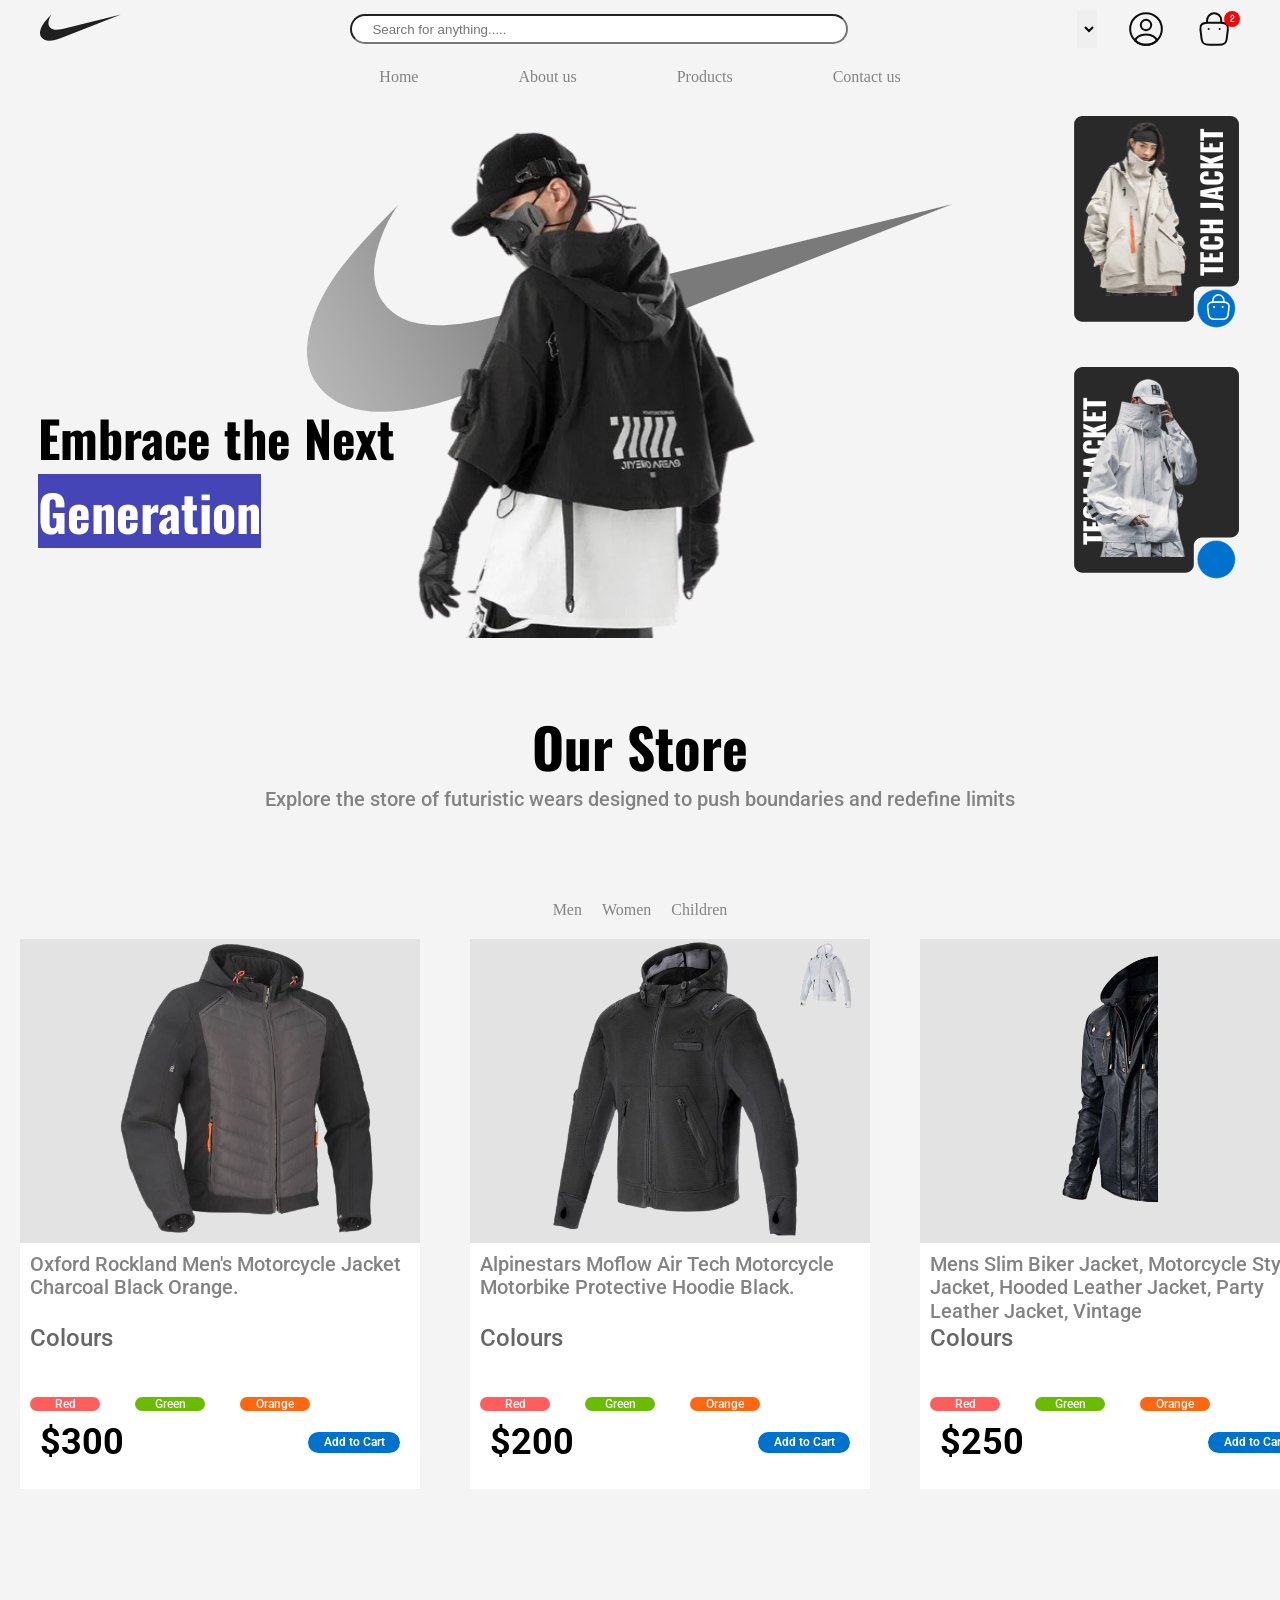
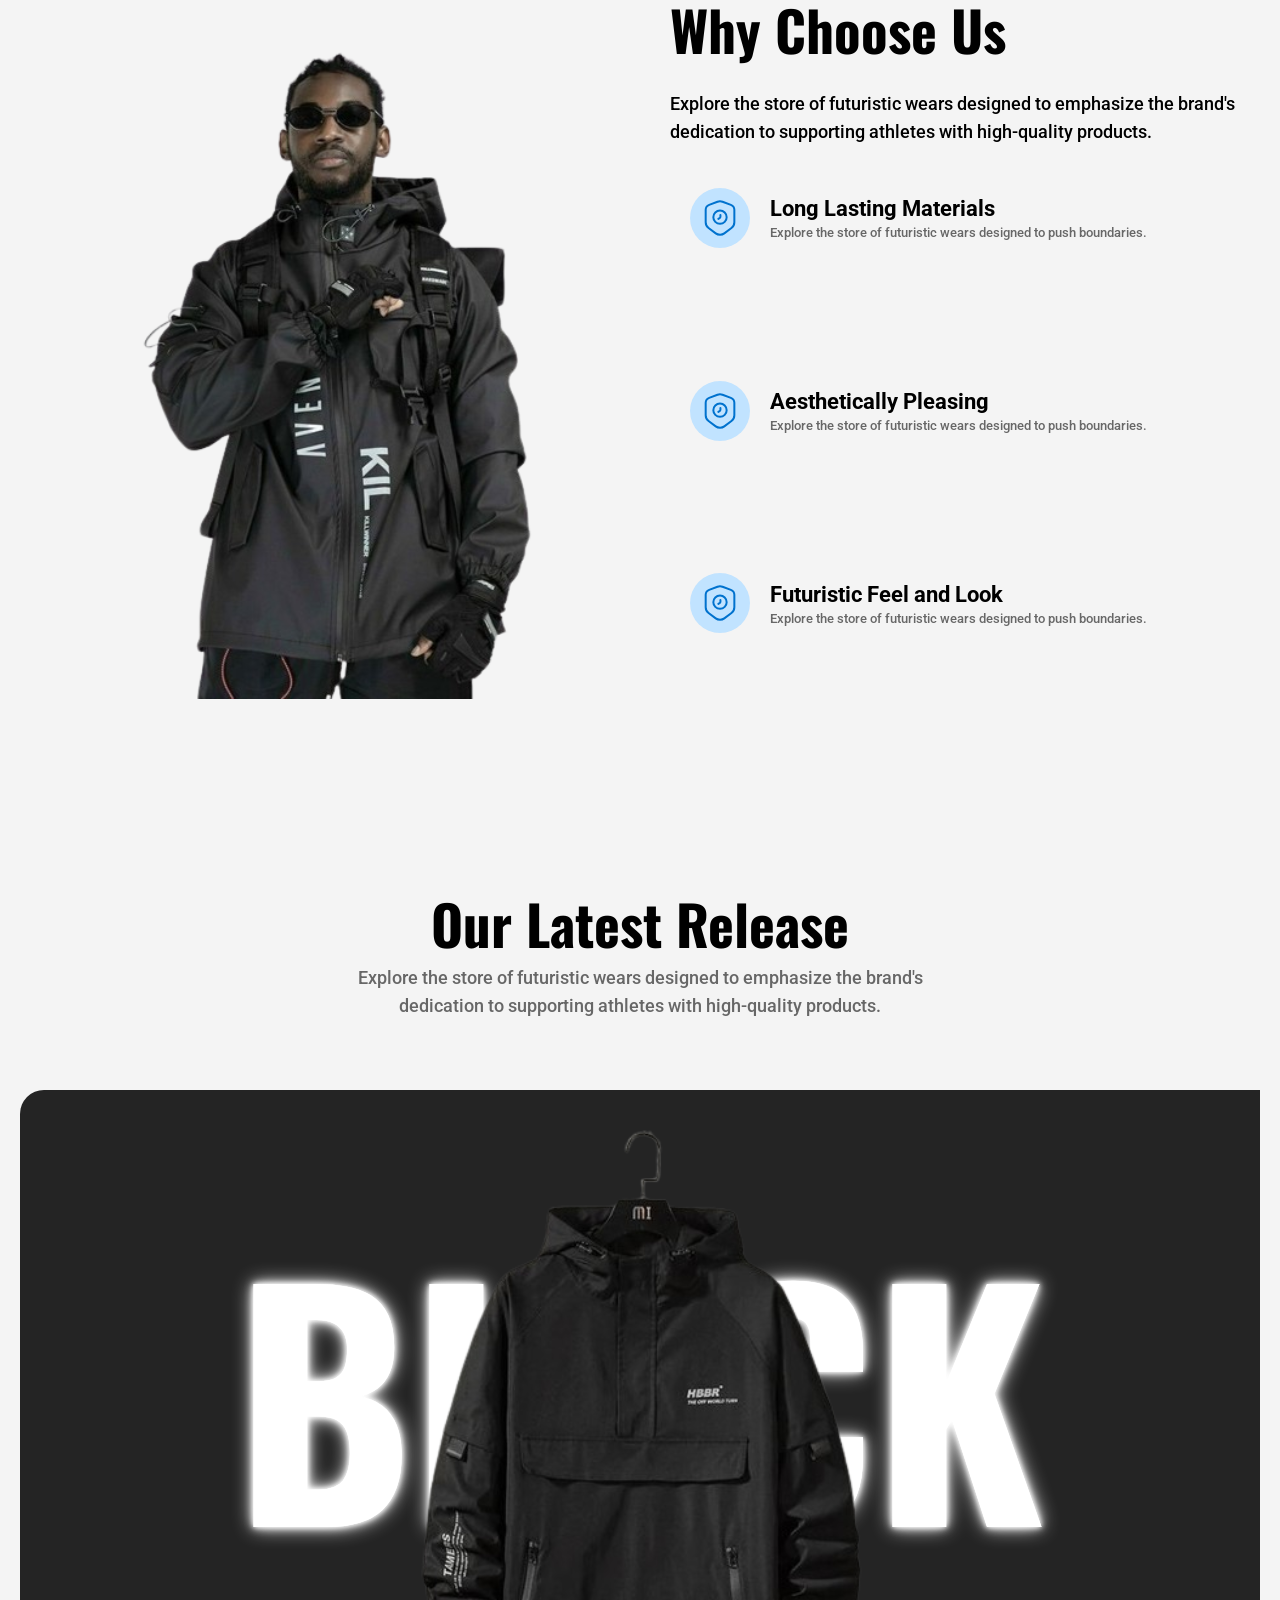
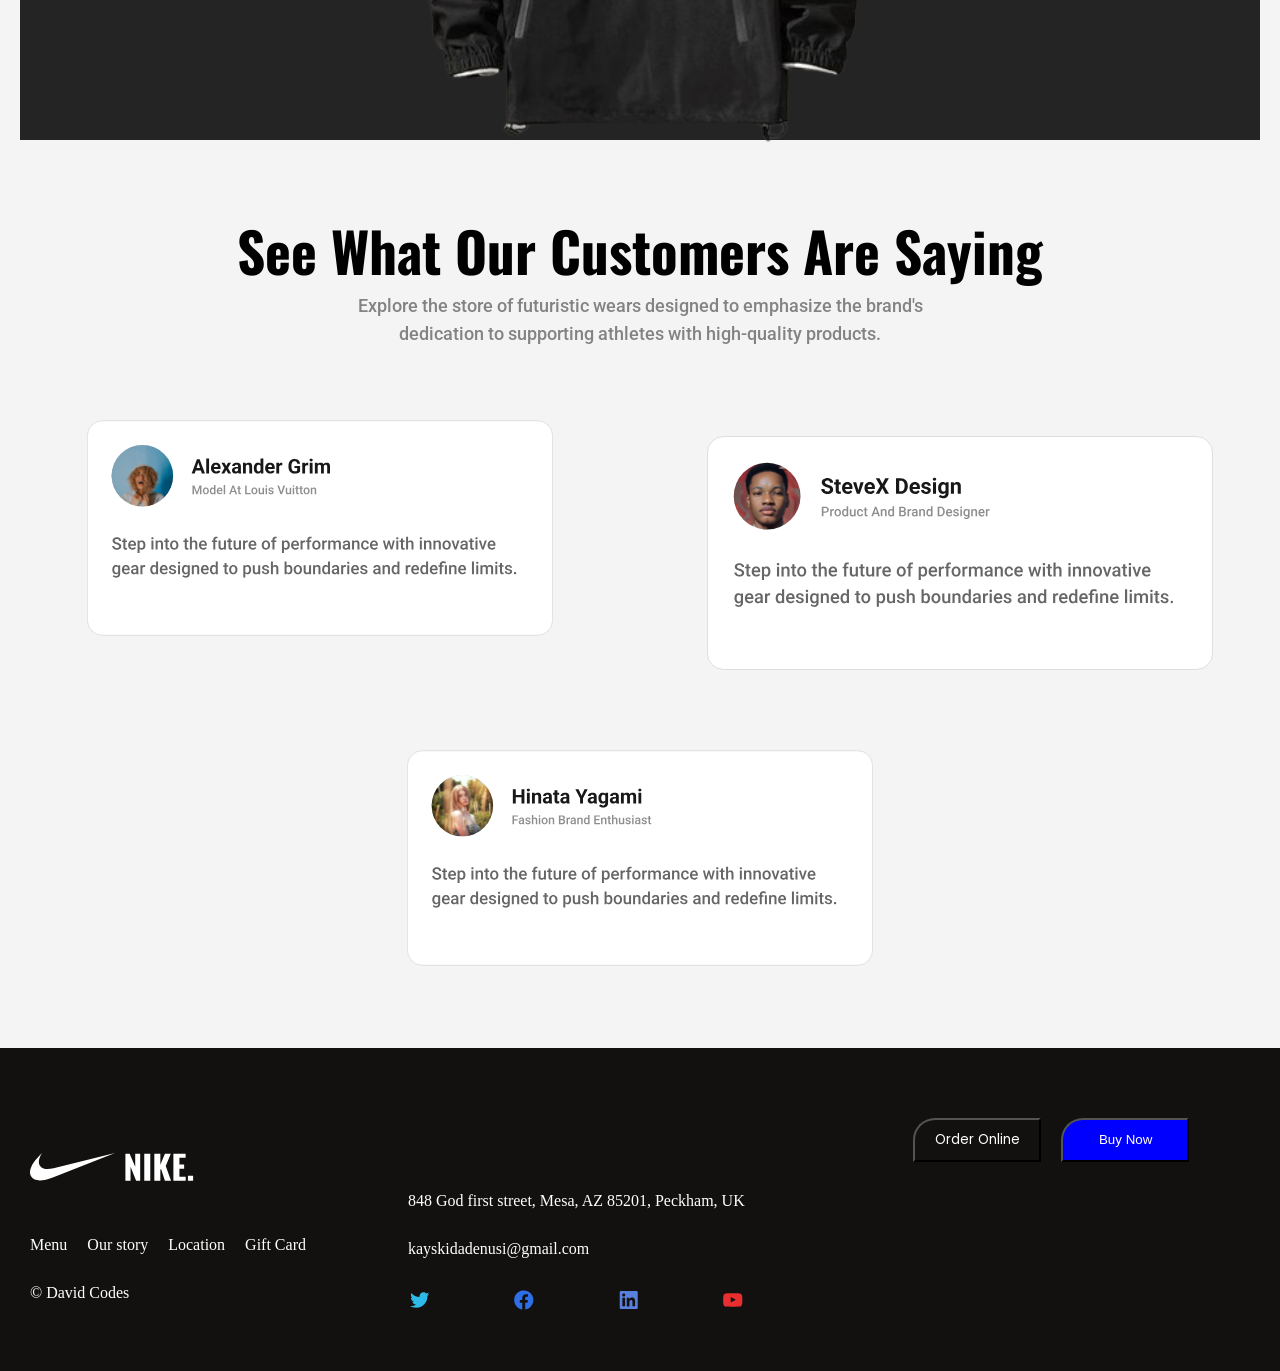
==== index.html @ ab58d9fc "first deploy" ====
<!DOCTYPE html>
<html lang="en">
<head>
    <meta charset="UTF-8">
    <meta name="viewport" content="width=device-width, initial-scale=1.0">

    <title>Nike E-commerce Website</title>

    <!-- my links import -->

    <link rel="stylesheet" href="style.css">
    <link rel="preconnect" href="https://fonts.googleapis.com">
<link rel="preconnect" href="https://fonts.gstatic.com" crossorigin>
<link href="https://fonts.googleapis.com/css2?family=Inter:ital,opsz,wght@0,14..32,100..900;1,14..32,100..900&family=Montserrat:ital,wght@0,100..900;1,100..900&family=Oswald:wght@200..700&family=Poppins:ital,wght@0,100;0,200;0,300;0,400;0,500;0,600;0,700;0,800;0,900;1,100;1,200;1,300;1,400;1,500;1,600;1,700;1,800;1,900&family=Roboto:ital,wght@0,100;0,300;0,400;0,500;0,700;0,900;1,100;1,300;1,400;1,500;1,700;1,900&display=swap" rel="stylesheet">
<link rel="preconnect" href="https://fonts.googleapis.com">
<link rel="preconnect" href="https://fonts.gstatic.com" crossorigin>
<link href="https://fonts.googleapis.com/css2?family=Merriweather:ital,wght@0,300;0,400;0,700;0,900;1,300;1,400;1,700;1,900&display=swap" rel="stylesheet">

</head>
<body>
        <nav>
                <div class="nav-items1">
                    <img src="./asset/icons/Vector.svg" alt="" srcset="">
                </div>
                <div class="nav-items2">
                    <input type="search" name="Search" id="" placeholder="Search for anything.....">
                </div>
                <div class="nav-items3">
                    <select name="" id=""></select>



                    <img src="./asset/icons/profile-circle.svg" alt="">

                    <img src="./asset/icons/Add to Cart.svg" alt="">
                </div>



        </nav>

        <div class="links">
            <a href="">Home</a>
            <a href="">About us</a>
            <a href="">Products</a>
            <a href="">Contact us</a>
        </div>


        <div class="hero-section box">

            <div class="heroText">

                <p>
                    Embrace the Next  <span>Generation </span>
                </p>

            </div>


            <img id = "image1" src="./asset/images/Vector.svg" alt="">
                

                <div class="heroImage1">
                    <img id="image2" src="./asset/images/image30.svg" alt="">

                    
                </div>

                <div class="column-images">
                <div class="heroImage2">
                        <div class="image1">
                            <img class="image" src="./asset/images/image 31.svg" alt="" srcset="">
                            <img id="cart" src="./asset/icons/bag-2.svg" alt="">
                            <p>TECH JACKET</p>


                        </div>

                        <div class="image2">
                            <p>TECH JACKET</p>
                            <img class="image" id="images" src="./asset/images/image32.svg" alt="" srcset="">
                            


                        

                    </div>

                </div>
            </div>

        </div>

        

        <section class="section">
                <div class="sectText box">
                        <h3>Our Store</h3>

<p>Explore the store of futuristic wears designed to push boundaries and redefine limits </p>
                </div>

<div class="genderText box">
    <a href="">Men</a>
    <a href="">Women</a>
    <a href="">Children</a>

</div>

        </section>

 <section class="showcaseJacket box">

    <div class="jacket">
        <div class="imageJacket">
            <img src="./asset/images/Rectangle 63.svg" alt="">
        </div>

        <div class="imageJacketText">
            <p>Oxford Rockland Men's Motorcycle Jacket Charcoal Black Orange.</p>

            

        </div>

        <div class="colours">
            <p>Colours</p>

            <div class="colorDesign">
                <p>Red</p>
                <p>Green</p>
                <p>Orange</p>
            </div>
        </div>


        <div class="price">
            <p>$300</p>
            <p>Add to Cart</p>
        </div>
    </div>


    <div class="jacket">
        <div class="imageJacket">
            <img src="./asset/images/Rectangle 60.svg" alt="">
        </div>

        <div class="imageJacketText">
            <p>Alpinestars Moflow Air Tech Motorcycle Motorbike Protective Hoodie Black.</p>

            

        </div>

        <div class="colours">
            <p>Colours</p>

            <div class="colorDesign">
                <p>Red</p>
                <p>Green</p>
                <p>Orange</p>
            </div>
        </div>

        <div class="price">
            <p>$200</p>
            <p>Add to Cart</p>
        </div>


    </div>



    <div class="jacket none">
        <div class="imageJacket">
            <img src="./asset/images/Rectangle 61.svg" alt="">
        </div>

        <div class="imageJacketText">
            <p>Mens Slim Biker Jacket, Motorcycle Style Jacket, Hooded Leather Jacket, Party Leather Jacket, Vintage</p>

            

        </div>

        <div class="colours">
            <p>Colours</p>

            <div class="colorDesign">
                <p>Red</p>
                <p>Green</p>
                <p>Orange</p>
            </div>
        </div>


        <div class="price">
            <p>$250</p>
            <p>Add to Cart</p>
        </div>
    </div>
    
        


 </section>


 <section class="eazi box">

    <div class="eazi-image box">
        <img src="./asset/images/mrEazi.svg" alt="">
    </div>

    <div class="eaziTextIconDiv">
    <div class="eazi-text">
        <h3>Why Choose Us</h3>
        <p>Explore the store of futuristic wears designed to emphasize the brand's dedication to supporting athletes with high-quality products. </p>

        <div class="eaziIcon box">
            <img src="./asset/icons/eaziIcon.svg" alt="">


            
            <div class="eaziIconText">
            <h3>Long Lasting Materials</h3>

            <p>Explore the store of futuristic wears designed to push boundaries.</p>

        </div>
        


        </div>


        <div class="eaziIcon box">
            <img src="./asset/icons/eaziIcon.svg" alt="">


            
            <div class="eaziIconText">

            <h3>Aesthetically Pleasing</h3>

            <p>Explore the store of futuristic wears designed to push boundaries.</p>
                </div>
</div>

<div class="eaziIcon box">
            <img src="./asset/icons/eaziIcon.svg" alt="">


            
            <div class="eaziIconText">
            <h3>Futuristic Feel and Look</h3>

            <p>Explore the store of futuristic wears designed to push boundaries.</p>
            </div>
</div>


    </div>

    
 </section>


 <section class="fashion box">

    <div class="fashionText box">
        <h3>Our Latest Release</h3>
        <p>Explore the store of futuristic wears designed to emphasize the brand's dedication to supporting athletes with high-quality products. </p>
    </div>


    <div class="fashionImage">
 <h3>BLACK</h3>

 <img src="./asset/images/blackJacket.svg" alt="">




 <div class="fashionText2 left-slide">
    <p>$900</p>
    <p>Fashion </p> 
    <p>CyberPunk Jacket</p>


</div>

</div>
    







 </section>



 <section class="review">
<h3>See What Our Customers Are Saying</h3>
<p>Explore the store of futuristic wears designed to emphasize the brand's dedication to supporting athletes with high-quality products. </p>


<div class="reviewImages">
   

    <img src="./asset/images/review2.svg" class="box"  alt="">

    <img src="./asset/images/review1.svg" class="left-slide" alt="">
 

</div>

<img src="./asset/images/review3.svg" class="box" alt="">
 </section>


<footer>

    <div class="footer1">
        <img class="left-slide" src="./asset/images/logoFooter.svg" alt="" srcset="">

        <div class="footerLinks left-slide">
            <a href="">Menu</a><a href="">Our story</a><a href="">Location</a><a href="">Gift Card</a>
    </div>

    <p class="left-slide">&copy; David Codes</p>


    </div>
    

      
    <div class="footer2">
        
        <div class="btn_footer left-slide">
            <button>
                Order Online
            </button>

            <button>Buy Now</button>
        </div>

        <p class="right-slide">848 God first street, Mesa, AZ 85201, Peckham, UK</p>

        <p class="right-slide">kayskidadenusi@gmail.com</p>

        <div class="socialMedia right-slide">
            <img src="./asset/icons/Logo twitter 4.svg" alt="">

            <img src="./asset/icons/Logo facebook 4.svg" alt="">


            <img src="./asset/icons/Logo linkedin 4.svg" alt="">


            <img src="./asset/icons/Logo youtube 4.svg" alt="">
        </div>

        </div>



    
</footer>



 <script src="./app.js"> </script>
</body>
</html>
---- style.css ----
*{
    margin: 0px;
    padding: 0px;
    box-sizing: border-box;
  


}

body{
    overflow-x: hidden;
    background: #F4F4F4;
}
nav{
    display: flex;
    justify-content: space-between;
    align-items: center;
    width: 100%;
    padding: 10px 40px;
}

.nav-items2 input{
    width: 497.18px;
    height: 30px;
    border-radius: 20px;
    padding: 10px 20px;
}

.nav-items3{
    display: flex;
    gap: 30px;
}

.nav-items3 select{
    border: none;
}

.links{
    display: flex;
    justify-content: center;
    gap: 100px;
    margin-top: 10px;
}

.links a{
    text-decoration: none;
    color:#838383;
    
}

.hero-section{
    position: relative;
    width: 100%;
    height: 550px;
    display: flex;
    /* background-color: red; */
}

#image1{
    position: absolute;
    width: 645px;
    height: 272px;
    top: 86px;
    left: 307px;
    gap: 0px;
    opacity: 0px;
        

}

#cart{
    position: relative;
    right: -119px;
    bottom: 8px;
    width: 50px;
    height: 30px;
    color: white;

}

#image2{
    position: absolute;
    width: 542px;
    height: 542px;
    top: 10px;
    left: 289px;
}

.heroText{
    position: absolute;
    width: 432px;
    height: 163px;
    bottom: 73px;
    left: 18px;
    gap: 0px;
    opacity: 0px;

}

.heroText p{
    font-family: Oswald;
    font-size: 50px;
    font-weight: 700;
    line-height: 74.1px;
    text-align: left;
    font-family: Oswald;
    margin-left: 20px;

        span{
            background: rgb(69, 69, 183);
            color: white;
        }



}


.column-images{
    display: flex;
    flex-direction: column;
    /* border: 3px solid red; */
    position: relative;
    top: 2%;
    left: 85%;
}

.heroImage2 .image{
    width: 120px;
}

#images{
    width: 180px;
    position: relative;
    left:-20px;
    top: 10px;
}
.image1{
    background: url(./asset/images/Slide.svg);
    background-repeat: no-repeat;
    background-size: contain;
    width: 164.77px;
    height: 340.41px;
   

}
.image2{
    background: url(./asset/images/Slide.svg); 
    background-repeat: no-repeat;
    background-size: contain;
    width: 164.77px;
    height: 340.41px;
    margin-top: -90px;
   

}

.image1 p{
transform: rotate(-90deg); /* or -90deg for opposite direction */
transform-origin: left top; /* Adjust based on where you want the text to appear */
display: inline-block; /* Ensures that transform works correctly */
gap: 0px;
opacity: 0px;
font-family: Oswald;
font-size: 28px;
font-weight: 700; 
position: absolute;
right: -98px;
top: 160px;
color: white;
/* border: 3px solid blue; */

}
.image2 p{
transform: rotate(-90deg); /* or -90deg for opposite direction */
transform-origin: left top; /* Adjust based on where you want the text to appear */
display: inline-block; /* Ensures that transform works correctly */
gap: 0px;
opacity: 0px;
font-family: Oswald;
font-size: 28px;
font-weight: 700; 
/* margin-left: 50px; */
position: absolute;
left: -1px;
bottom: 40px;
color: white;
/* border: 3px solid blue; */

}


/* Animation  */


    .container {
        margin: 50px;
    }
    .box {
        opacity: 0; /* Initially hidden */
        transform: translateY(100px); /* Move down a bit */
        transition: opacity 1s, transform 1s; /* Smooth transition */
        margin-bottom: 50px;
        padding: 20px;
        /* background-color: #f0f0f0; */
        /* border-radius: 8px; */
    }
    .box.show {
        opacity: 1; /* Fully visible */
        transform: translateY(0); /* Move to original position */
    }

 



    
    .left-slide {
        transform: translateX(-100%); /* Start off-screen to the left */
        transition: transform 0.5s ease-out;
        opacity: 0;
    }
    
    .left-slide.slide-in {
        transform: translateX(0); /* Slide to its original position */
        opacity: 1;
    }

    /* Right slide */
    

    .right-slide {
        transform: translateX(-150%); /* Start off-screen to the right */
        transition: transform 0.9s ease-out, opacity 0.9s ease-out;
        /* opacity: 0; */
       

    }

    .right-slide.slide-in {
        transform: translateX(0); /* Slide to its original position */
        opacity: 1;
    }


    /*  */
    






.sectText{
    width: 100%;
    display: flex;
    flex-direction: column;
    align-items: center;
}

.sectText h3{
        font-family: Oswald;
    font-size: 55px;
    font-weight: 700;
    line-height: 81.51px;
  

}

.sectText p{
    font-family: Roboto;
    font-size: 20px;
    font-weight: 500;
    line-height: 23.44px;
    color: #838383;

}

.genderText{
    display: flex;
    justify-content: center;
    gap: 20px;
    margin-bottom: -20px;
   
}

.genderText a{
    color: #838383;
    text-decoration: none;
   
}

.genderText a:visited{
    border-bottom: 4px solid blue ;
}


.showcaseJacket{
    display: flex;
    justify-content: space-between;
    gap: 50px;
}

.jacket{
    width: 400px;
    height: 550px;
    border-radius: 16px 0px 0px 0px;
    opacity: 0px;
    background: #FFFFFF;
    transition:  
    transform 1s; /* Smooth transition */

}

.jacket:hover{
    transform: translateY(-20px);
    background: #dcd7d7;
}

.imageJacket{
    background-color: #e3e3e3;
    
}

.imageJacketText{
    font-family: Roboto;
    font-size: 20px;
    font-weight: 500;
    line-height: 23.44px;
    text-align: left;
    width: 427px;
    height: 46px;
    color: #838383;
    padding: 10px;
}

.colours p{
    font-family: Roboto;
font-size: 24px;
font-weight: 500;
color: #676767;
margin: 35px 20px 10px 10px


}

.colorDesign{
    display: flex;
    gap:5px
}

.colorDesign p{
    width: 70px;
    border-radius: 50px;
    text-align: center;
    font-family: Roboto;
    font-size: 12px;
    font-weight: 500;
    color: #F4F4F4;
  
    
}

.colorDesign >:nth-child(1){
    background: #FF5E5E;

}
.colorDesign >:nth-child(2){
    background:  #6ABC01;
    ;

}
.colorDesign >:nth-child(3){
    background: #FF6610;

}

.men{
    width: 54.86px;
height: 24px;

}


.price{
    display: flex;
    width: 100%;
    justify-content: space-between;
    padding: 0px 20px; 
    align-items: center;
}

.price >:nth-child(1){
    font-family: Roboto;
    font-size: 36px;
    font-weight: 700;
    line-height: 42.19px;
}
.price >:nth-child(2){
    font-family: Roboto;
    font-size: 12px;
    font-weight: 600;
    line-height: 21.09px;
    background: #0072CE;
    border-radius: 50px;
    width: 92px;
    height: 21px;
    text-align: center;
    color: white;
}

.eazi{
    display: flex;
}

.eazi-image img{
    width: 600px;
    height: 700px;
}

.eazi-text{
    /* margin-bottom: 40px; */
    /* border: 2px solid red; */
    padding: 10px;
}

.eazi-text h3{
    font-family: Oswald;
    font-size: 55px;
    font-weight: 700;
    line-height: 81.51px;
    margin-bottom: 20px;
}

.eazi-text p{
    font-family: Roboto;
    font-size: 18px;
    font-weight: 500;
    line-height: 28px;
    margin-bottom: 0px;
}
.eaziTextIconDiv{
    display: flex;
    flex-direction: column;
    /* gap: 80px; */
    /* border: 5px solid blue; */

}

.eaziIcon{
    display: flex;
    align-items: center;
    /* border: 3px solid yellow; */

}

.eaziIcon h3{
    font-family: Roboto;
font-size: 22px;
font-weight: 700;
line-height: 25.78px;
margin-bottom: -5px;

}

.eaziIconText{
    /* border: 3px solid red; */
    /* align-items: center; */
    margin: 30px 20px 20px ;
    align-items: center;
}
.eaziIconText p{
    font-family: Roboto;
    font-size: 13px;
    font-weight: 500;
    line-height: 32px;
    color: #676767;

}

.fashion{
    width: 100%;
    text-align: center;
    display: flex;
    flex-direction: column;
    /* justify-content: center; */
    align-items: center;
}


.fashionText h3 {
    font-family: Oswald;
    font-size: 55px;
    font-weight: 700;
    line-height: 81.51px;
    

}
.fashionText p {
    font-family: Roboto;
    font-size: 18px;
    font-weight: 500;
    line-height: 28px;
    width: 600px;
    height: 56px;
    color: #676767;
    text-align: center;
    /* border: 3px solid red; */
}

.fashionImage{
    background: #242424;
    width: 100%;
height: 650px;
border-radius: 24px 0px 0px 0px;
opacity: 0px;
position: relative;


}

.fashionImage h3{
    font-family: Oswald;
    font-size: 300px;
    font-weight: 700;
    line-height: 444.6px;
    color: white;
    margin-top: 80px;
    text-shadow: 0 0 0px white,   /* First layer of glow */
    0 0 5px white,   /* Second layer of glow */
    0 0 10px white,   /* Third layer of glow */
    0 0 20px white;   /* Fourth layer of glow */
}
.fashionImage img{
  position: absolute;
  top: 40px;
  left: 300px;


}

.fashionText2{
    position: absolute;
    bottom: 20px;
    left: 20px;
    color: white;
}
.fashionText2 >:nth-child(1){
    font-family: Roboto;
    font-size: 30px;
    font-weight: 700;
    line-height: 35.16px;
    padding: 10px;
    background-color: #0072CE;
    border-radius: 50px;
    width: 130px;
    text-align: center;
    
}

.fashionText2 >:nth-child(2), .fashionText2 >:nth-child(3){
    font-family: "Merriweather", serif;
    font-size: 42px;
    font-weight: 600;
    line-height: 60.19px;
    text-align: left;   
}

.review{
    width: 100%;
    display: flex;
    flex-direction: column;
    align-items: center;
}


.review h3{
    font-family: Oswald;
font-size: 55px;
font-weight: 700;
line-height: 81.51px;
text-align: left;

}
.review p{
    font-family: Roboto;
    font-size: 18px;
    font-weight: 500;
    line-height: 28px;
    color: #838383;
    width: 600px;
    text-align: center;
}

.reviewImages{
    display: flex;
    justify-content: space-around;
    width: 100%;
    margin-top: 40px;
    align-items:center;
    
}

.review img{
    width: 506px; 
     height: 280px;
   

}
.reviewImages img{
    width: 506px; 
     height: 280px;


}

footer{
    width: 100%;
    background: #121110;
    height: 323px;
    display: flex;
    padding: 30px;
    justify-content: space-between;

}

.footer1{
    display: flex;
    flex-direction: column;
    color: white;
    gap: 30px;
    margin-top: 40px;

}
.footer2{
    display: flex;
    flex-direction: column;
    color: white;
    gap: 30px;
    margin-top: 40px;

}

.footerLinks{
    display: flex;
    gap: 20px;
}
.footerLinks a{
    color: white;
    text-decoration: none;
   
}

.btn_footer{
    display: flex;
    gap: 20px;
}

.btn_footer >:nth-child(1){
    background: transparent;
    width: 128px;
height: 44px;
padding: 9px 15px 9px 16px;
border-radius: 22px 0px 0px 0px;
border: 1px 0px 0px 0px;
color: white;
font-family: poppins;


}
.btn_footer >:nth-child(2){
    background: blue;
    width: 128px;
height: 44px;
padding: 9px 15px 9px 16px;
border-radius: 22px 0px 0px 0px;
border: 1px 0px 0px 0px;
color: white;


}

.socialMedia{
    display: flex;
    width: 100%;
    justify-content: space-between;
}



/* MEDIA RESPONSIVENESS */

@media (max-width: 800px){

    body{
        overflow-x: scroll;
    }
    
nav{
    display: flex;
    align-items: center;
    width: 100%;
}

nav img{
    width: 40px;
}

.nav-items2 input{
    width: 100px;
    height: 30px;
    border-radius: 20px;
}

.nav-items3, .nav-items3 select , .links{
    display: none;
}


.hero-section{
    position: relative;
    width: 100%;
    height: 400px;
    display: flex;
    text-align: center;

    /* background-color: red; */
}

.heroText{
    bottom: -100px;
}

#image1{
    position: absolute;
    width: 245px;
    height: 272px;
    top: 46px;
    left: 115px;
    gap: 0px;
    opacity: 0px;
        

}


#image2{
    position: absolute;
    width: 242px;
    height: 542px;
    top: -90px;
    left: 90px;
}

.heroText p{
    font-size: 20px;
    text-align: center;
    width: 100%;
}


.column-images{
    display: none;
}



.sectText h3{
    font-family: Oswald;
    font-size: 35px;
    /* font-weight: 700; */
    line-height: 81.51px;
    text-align: center;
  

}

.sectText p{
    font-family: Roboto;
    font-size: 20px;
   width: 100%;
}

.genderText{
    display: flex;
    justify-content: center;
    gap: 20px;
    margin-bottom: -20px;
   
}


.showcaseJacket{
    display: flex;
    justify-content: space-between;
    gap: 50px;
    /* overflow-x: scroll; */
    flex-direction: column;
    border: 2px solid blue;
    margin-left:20px;
    width: 100%;
}

.jacket{
    width: 100%;
    height: 350px;
    border: 2px solid red;
    text-align: center;
    

}

.none{
    display: none;
}

.jacket:hover{
    transform: translateY(-20px);
    background: #dcd7d7;
}

.imageJacket{
    background-color: #e3e3e3;
    width: 100%;

    
}

.imageJacket img{
    width: 200px;
}

.imageJacketText{
    font-family: Roboto;
    font-size: 10px;
    font-weight: 500;
    line-height: 23.44px;
    text-align: left;
    width: 227px;
    height: 46px;
    color: #838383;
    padding: 0px;
   

}

.colours p{
    font-family: Roboto;
    width: 30px;
font-size: 14px;
font-weight: 500;
color: #676767;
margin: 35px 20px 10px 10px


}

.colorDesign{
    display: flex;
    gap:2px
}

.colorDesign p{
    width: 70px;
    border-radius: 50px;
    text-align: center;
    font-family: Roboto;
    font-size: 12px;
    font-weight: 500;
    color: #F4F4F4;
  
    
}




.price >:nth-child(1){
    font-size: 16px;
}
.price >:nth-child(2){
    font-size: 10px; 
}

.eazi{
    display: flex;
    flex-direction: column-reverse;
    text-align: center;
    border: 3px solid yellow;
    margin-left: 20px;
    width: 100%;
}

.eazi-image img{
    width: 200px;
    height: 300px;
    margin-left: 0px;
}

.eazi-text{
    padding: 0px;
    border: 4px solid brown;
    width: 100%;
}

.eazi-text h3{
    font-size: 30px;
    margin-bottom: 0px;
    text-align: center;
    
}

.eazi-text p{
    font-size: 25px;
    width: 100%;
    
}
.eaziTextIconDiv{
    display: flex;
    flex-direction: column;
    /* gap: 80px; */
    /* border: 5px solid blue; */

}

.eaziIcon{
    display: flex;
    align-items: center;
    width: 100%;
    border: 3px solid yellow;
    margin: 10px 0px;

}
.eaziIcon img{
    width: 30px;
}

.eaziIcon h3{
    font-family: Roboto;
font-size: 15px;
font-weight: 700;
line-height: 25.78px;
margin-bottom: 5px;

}

.eaziIconText{
    /* border: 3px solid red; */
    /* align-items: center; */
    margin: 0px;
    align-items: center;
    width: 100%;
}
.eaziIconText p{
    font-size: 12px;
    width: 100%;
    line-height: 19px;

}

.fashion{
 display: none;
}


.review{
    width: 100%;
    display: flex;
    flex-direction: column;
    align-items: center;
    text-align: center;
    margin-left: 20px;
}


.review h3{
    font-family: Oswald;
font-size: 15px;
width: 100%;
text-align: center;

}
.review p{
    font-size: 12px;
    line-height: 18px;
    width: 100%;
    text-align: center;
}

.reviewImages{
    display: flex;
    /* justify-content: space-around; */
    width: 100%;
    margin-top: 40px;
    align-items:center;
    flex-direction: column;
    border: 3px solid red;
    gap: 10px;
    
}

.review img{
    width: 100%; 
    /* height: 280px; */
    margin: -50px 0px;
}
.reviewImages img{
    width: 100%; 
     /* height: 280px; */
     margin: -30px 0px;


}

footer{
    width: 100%;
    background: #121110;
    height: 323px;
    display: flex;
    padding: 30px;
    justify-content: space-between;
    /* flex-direction: column; */
    margin: 90px 20px;

}

.footer1{
    display: flex;
    flex-direction: column;
    color: white;
    gap: 30px;
    margin-top: 40px;
    width: 40%;

}
.footer2{
    display: flex;
    flex-direction: column;
    color: white;
    gap: 30px;
    margin-top: 40px;
    width:60%;
    font-size: 14px;

}

.footerLinks{
    display: flex;
    gap: 20px;
    flex-direction: column;
}
.footerLinks a{
    color: white;
    text-decoration: none;
    font-size: 14px;
    width: 50%;
   
}

.btn_footer{
    display: flex;
    gap: 10px;
}

.btn_footer >:nth-child(1){
    background: transparent;
    width: 50%;
height: 44px;
font-size: 14px;


}
.btn_footer >:nth-child(2){
    background: blue;
    width: 50%;
height: 44px;
font-size: 14px;


}

.socialMedia{
    display: flex;
    width: 100%;
    justify-content: space-between;
}

  
}
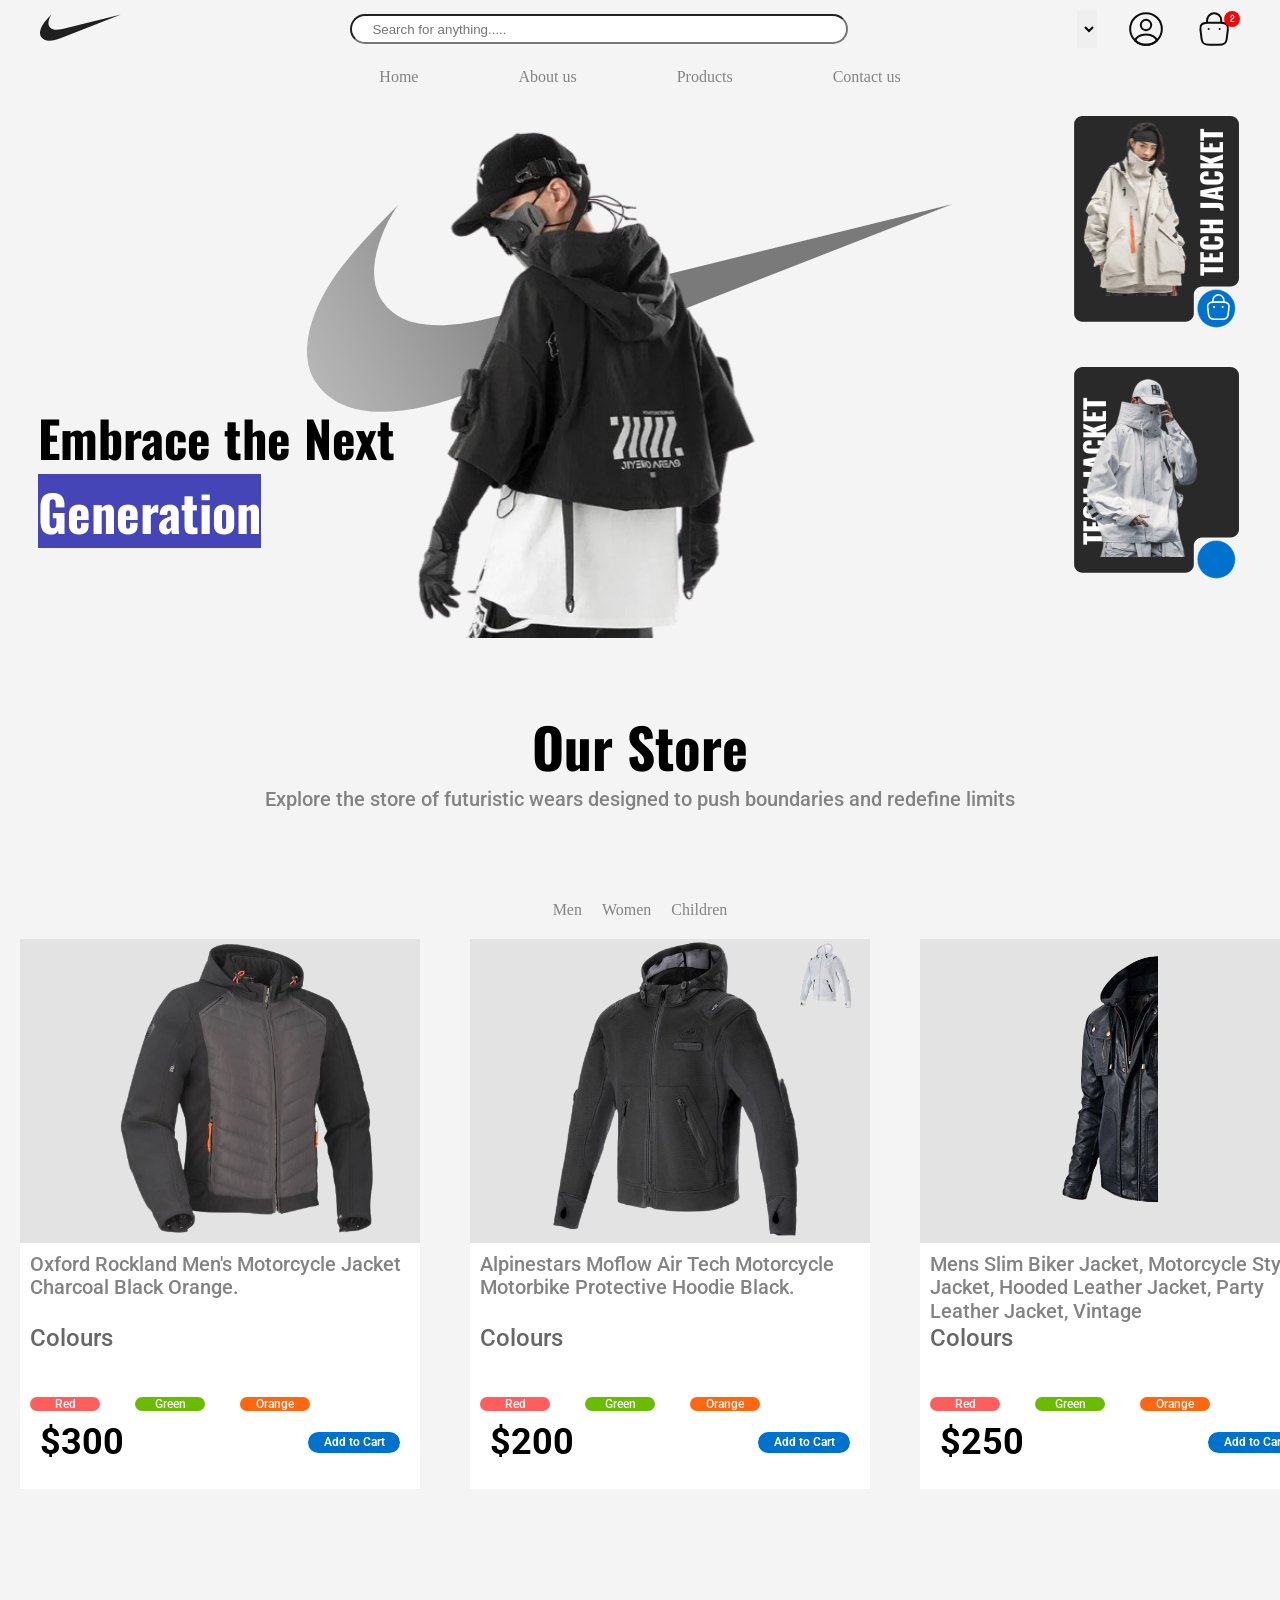
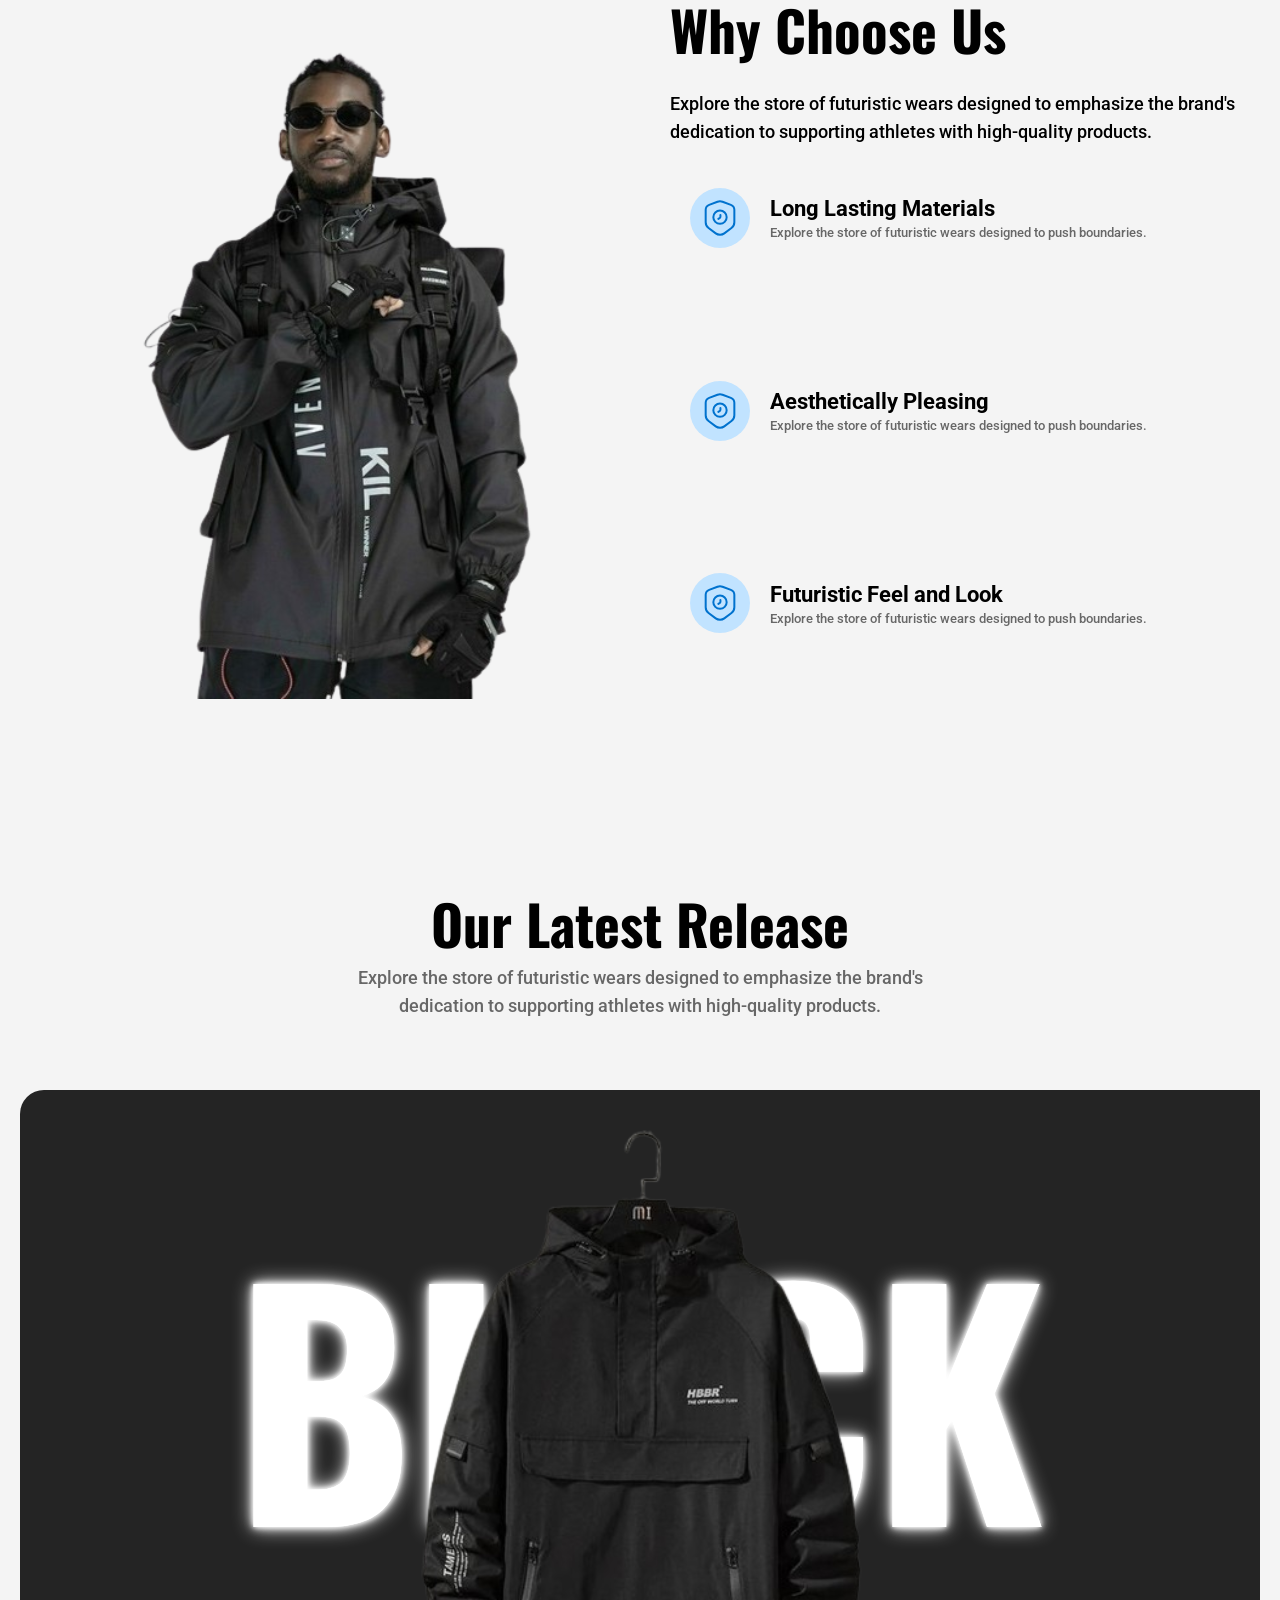
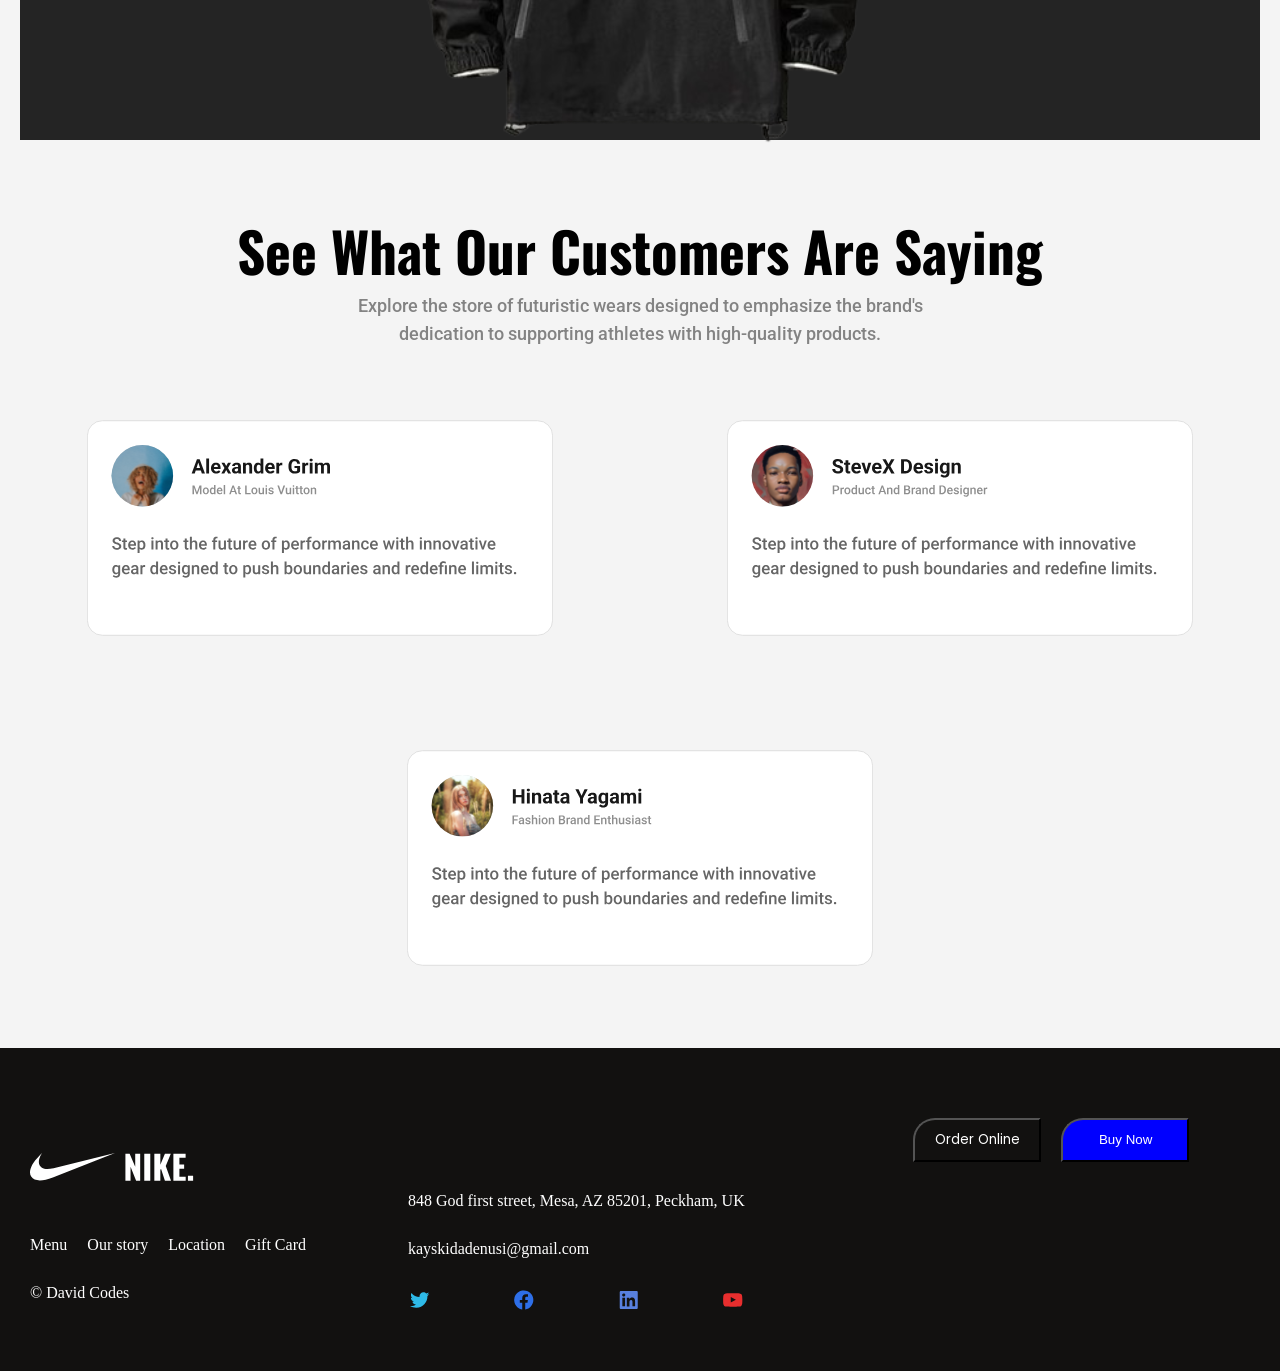
==== commit dc442559: "second deploy" ====
--- a/index.html
+++ b/index.html
@@ -316,7 +316,7 @@
 
     <img src="./asset/images/review2.svg" class="box"  alt="">
 
-    <img src="./asset/images/review1.svg" class="left-slide" alt="">
+    <img src="./asset/images/review1.svg" class="box" alt="">
  
 
 </div>
--- a/style.css
+++ b/style.css
@@ -733,10 +733,10 @@
 
 #image1{
     position: absolute;
-    width: 245px;
+    width: 100%;
     height: 272px;
     top: 46px;
-    left: 115px;
+    left: 15px;
     gap: 0px;
     opacity: 0px;
         
@@ -746,16 +746,20 @@
 
 #image2{
     position: absolute;
-    width: 242px;
+    width: 100%;
     height: 542px;
     top: -90px;
-    left: 90px;
-}
+    left: 0px;
+   
+}
+
 
 .heroText p{
-    font-size: 20px;
-    text-align: center;
-    width: 100%;
+    font-size: 30px;
+    text-align: center;
+    width: 100%;
+    margin-top: 70px;
+    margin-left: 0px;
 }
 
 
@@ -767,18 +771,21 @@
 
 .sectText h3{
     font-family: Oswald;
-    font-size: 35px;
+    font-size: 55px;
     /* font-weight: 700; */
     line-height: 81.51px;
     text-align: center;
+    margin-top: 30px;
   
 
 }
 
 .sectText p{
     font-family: Roboto;
-    font-size: 20px;
+    font-size: 30px;
    width: 100%;
+   line-height: 50px;
+   /* text-align: justify; */
 }
 
 .genderText{
@@ -786,6 +793,7 @@
     justify-content: center;
     gap: 20px;
     margin-bottom: -20px;
+    font-size: 30px;
    
 }
 
@@ -796,7 +804,7 @@
     gap: 50px;
     /* overflow-x: scroll; */
     flex-direction: column;
-    border: 2px solid blue;
+    /* border: 2px solid blue; */
     margin-left:20px;
     width: 100%;
 }
@@ -804,7 +812,7 @@
 .jacket{
     width: 100%;
     height: 350px;
-    border: 2px solid red;
+    /* border: 2px solid red; */
     text-align: center;
     
 
@@ -832,13 +840,8 @@
 
 .imageJacketText{
     font-family: Roboto;
-    font-size: 10px;
-    font-weight: 500;
-    line-height: 23.44px;
-    text-align: left;
-    width: 227px;
-    height: 46px;
-    color: #838383;
+    font-size: 19px;
+    width: 100%;
     padding: 0px;
    
 
@@ -847,7 +850,7 @@
 .colours p{
     font-family: Roboto;
     width: 30px;
-font-size: 14px;
+font-size: 19px;
 font-weight: 500;
 color: #676767;
 margin: 35px 20px 10px 10px
@@ -865,7 +868,7 @@
     border-radius: 50px;
     text-align: center;
     font-family: Roboto;
-    font-size: 12px;
+    font-size: 19px;
     font-weight: 500;
     color: #F4F4F4;
   
@@ -886,7 +889,7 @@
     display: flex;
     flex-direction: column-reverse;
     text-align: center;
-    border: 3px solid yellow;
+    /* border: 3px solid yellow; */
     margin-left: 20px;
     width: 100%;
 }
@@ -899,7 +902,7 @@
 
 .eazi-text{
     padding: 0px;
-    border: 4px solid brown;
+    /* border: 4px solid brown; */
     width: 100%;
 }
 
@@ -927,17 +930,17 @@
     display: flex;
     align-items: center;
     width: 100%;
-    border: 3px solid yellow;
+    /* border: 3px solid yellow; */
     margin: 10px 0px;
 
 }
 .eaziIcon img{
-    width: 30px;
+    width: 50px;
 }
 
 .eaziIcon h3{
     font-family: Roboto;
-font-size: 15px;
+font-size: 25px;
 font-weight: 700;
 line-height: 25.78px;
 margin-bottom: 5px;
@@ -952,7 +955,7 @@
     width: 100%;
 }
 .eaziIconText p{
-    font-size: 12px;
+    font-size: 19px;
     width: 100%;
     line-height: 19px;
 
@@ -975,13 +978,13 @@
 
 .review h3{
     font-family: Oswald;
-font-size: 15px;
+font-size: 25px;
 width: 100%;
 text-align: center;
 
 }
 .review p{
-    font-size: 12px;
+    font-size: 19px;
     line-height: 18px;
     width: 100%;
     text-align: center;
@@ -994,7 +997,7 @@
     margin-top: 40px;
     align-items:center;
     flex-direction: column;
-    border: 3px solid red;
+    /* border: 3px solid red; */
     gap: 10px;
     
 }
@@ -1013,14 +1016,14 @@
 }
 
 footer{
-    width: 100%;
+    width: 110%;
     background: #121110;
     height: 323px;
     display: flex;
-    padding: 30px;
+    /* padding: 30px; */
     justify-content: space-between;
     /* flex-direction: column; */
-    margin: 90px 20px;
+    /* margin: 90px 20px; */
 
 }
 
